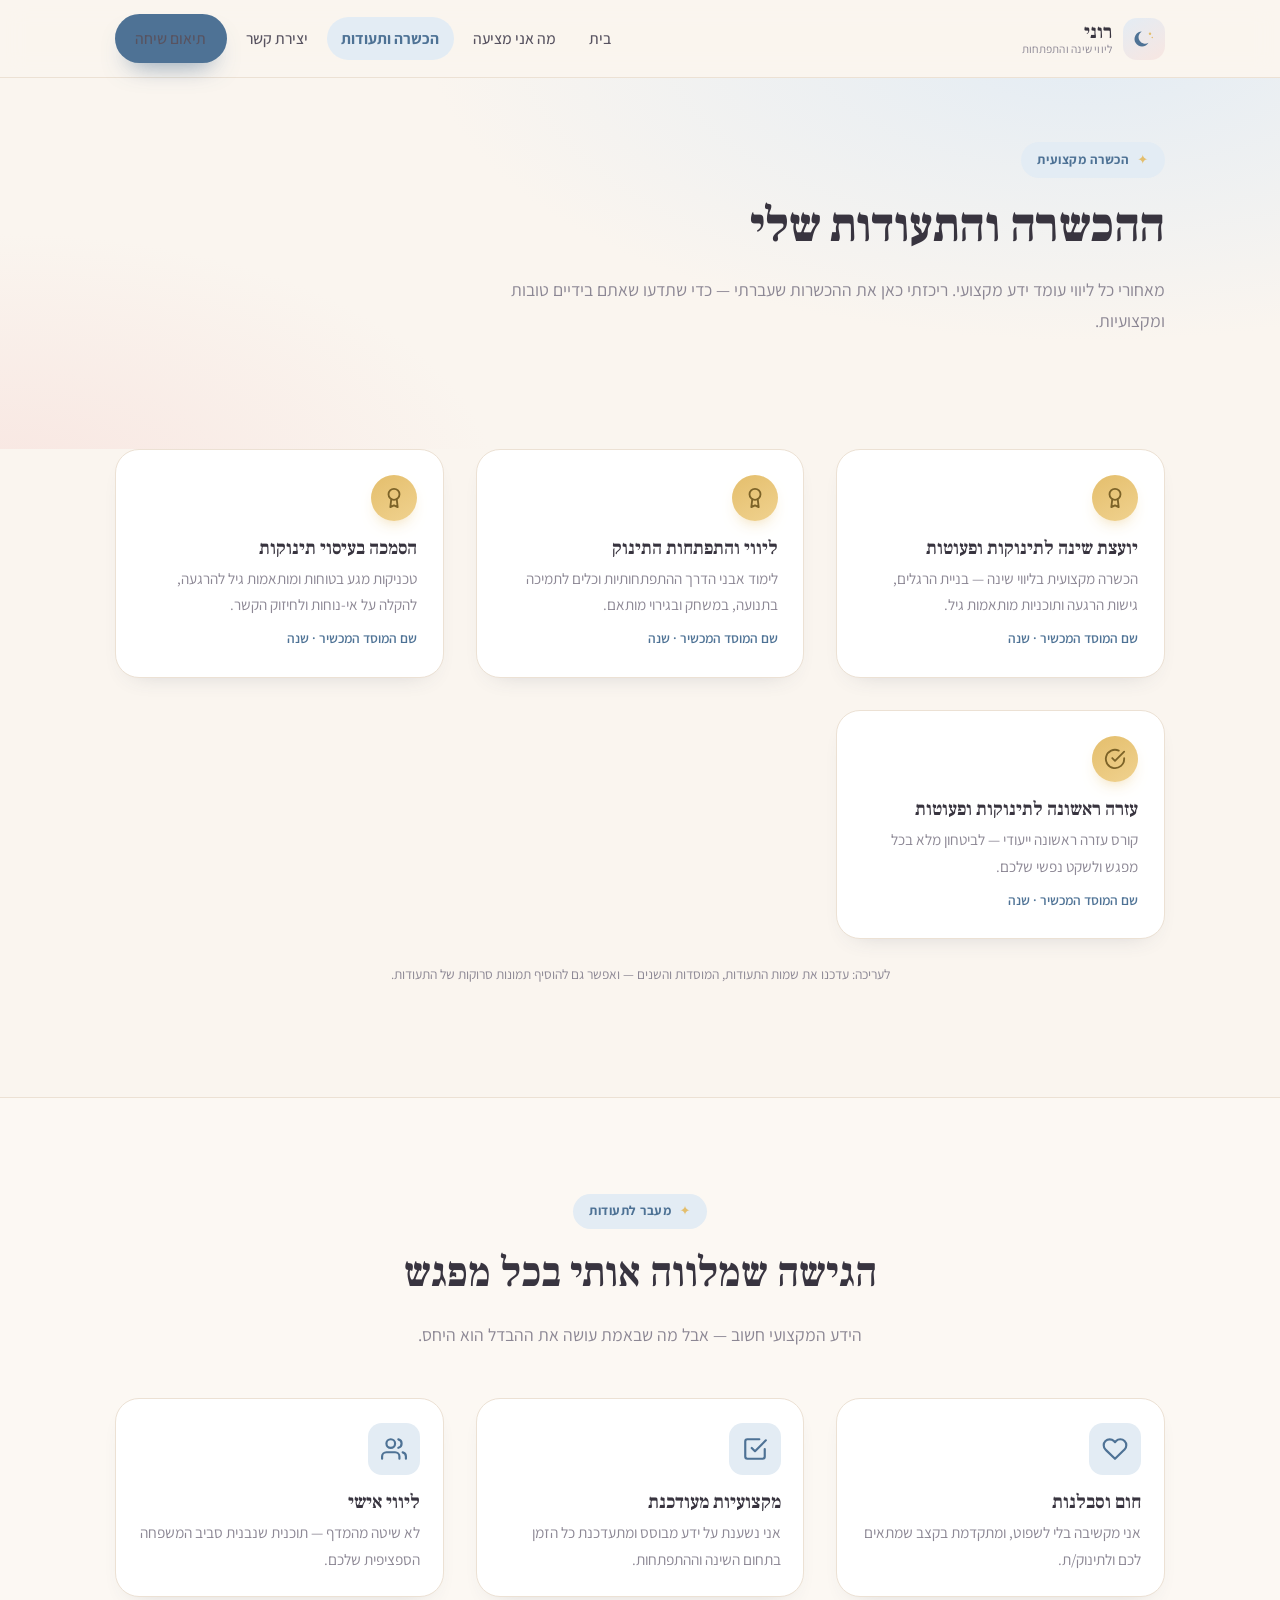
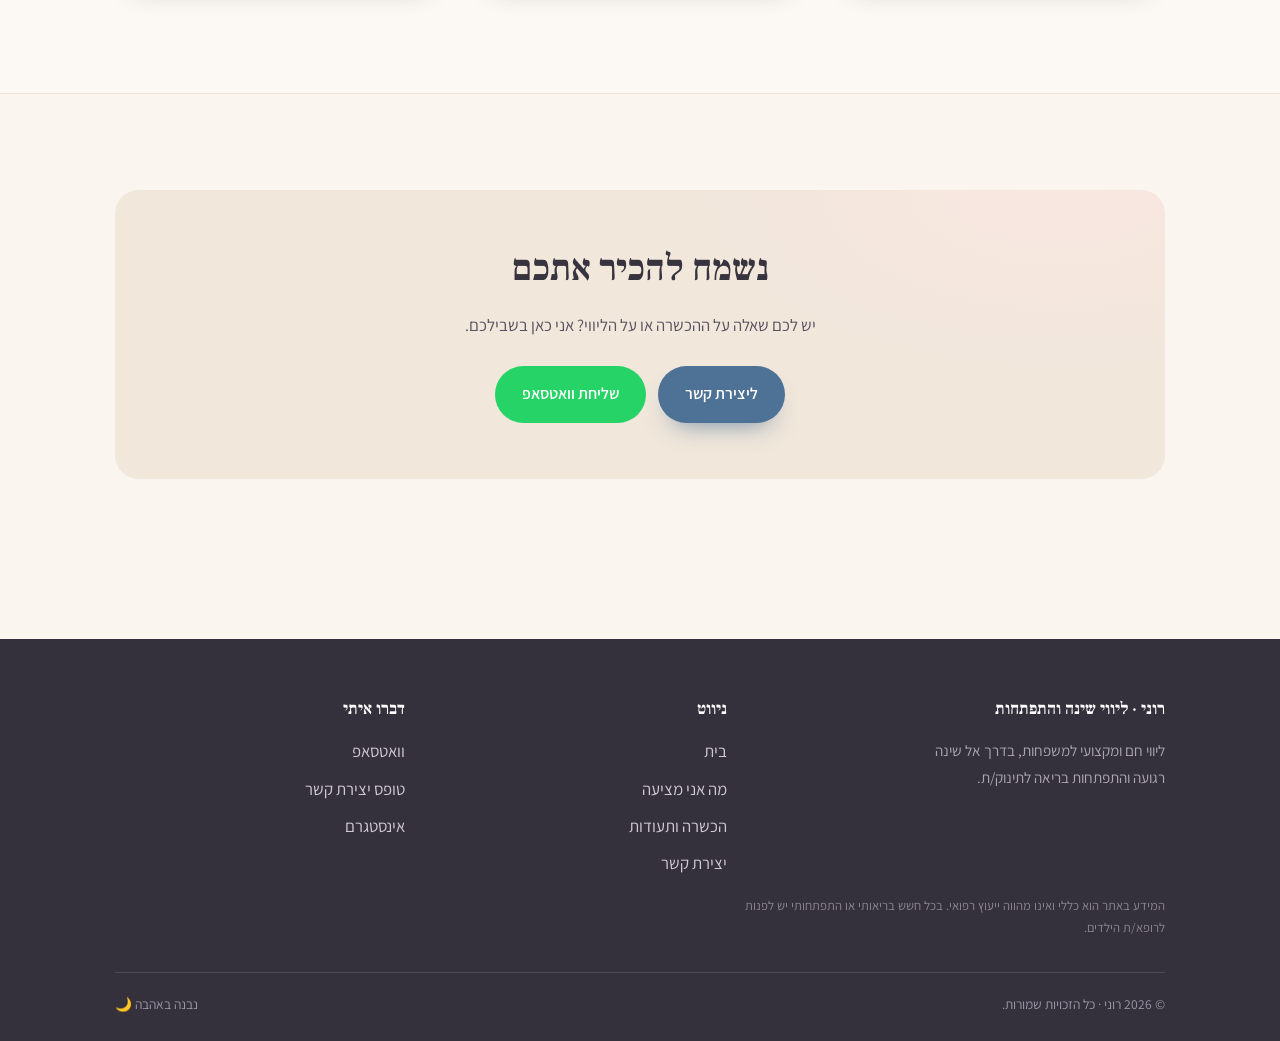
==== certificates.html @ d5b9ee2c "Initial site: Roni - baby sleep & development guidance" ====
<!DOCTYPE html>
<html lang="he" dir="rtl">
<head>
  <meta charset="UTF-8" />
  <meta name="viewport" content="width=device-width, initial-scale=1.0" />
  <title>הכשרה ותעודות · רוני — ליווי שינה והתפתחות</title>
  <meta name="description" content="ההכשרה המקצועית והתעודות של רוני — יועצת שינה, ליווי התפתחותי ועיסוי תינוקות." />
  <link rel="icon" href="data:image/svg+xml,%3Csvg xmlns='http://www.w3.org/2000/svg' viewBox='0 0 32 32'%3E%3Cpath d='M22 21a10 10 0 1 1-9-15 8 8 0 0 0 9 15z' fill='%236E93B8'/%3E%3Ccircle cx='24' cy='9' r='1.6' fill='%23E4BE6C'/%3E%3Ccircle cx='27' cy='14' r='1' fill='%23E4BE6C'/%3E%3C/svg%3E" />
  <link rel="preconnect" href="https://fonts.googleapis.com" />
  <link rel="preconnect" href="https://fonts.gstatic.com" crossorigin />
  <link href="https://fonts.googleapis.com/css2?family=Assistant:wght@300;400;500;600;700&family=Frank+Ruhl+Libre:wght@500;700;900&display=swap" rel="stylesheet" />
  <link rel="stylesheet" href="assets/style.css" />
</head>
<body>

  <header class="site-header">
    <div class="container nav">
      <a class="brand" href="index.html" aria-label="רוני · עמוד הבית">
        <span class="logo" aria-hidden="true">
          <svg width="24" height="24" viewBox="0 0 32 32"><path d="M22 21a10 10 0 1 1-9-15 8 8 0 0 0 9 15z" fill="#4E7295"/><circle cx="24" cy="9" r="1.6" fill="#E4BE6C"/><circle cx="27" cy="14" r="1" fill="#E4BE6C"/></svg>
        </span>
        <span class="brand-text">
          <span class="brand-name">רוני</span>
          <span class="brand-sub">ליווי שינה והתפתחות</span>
        </span>
      </a>
      <button class="nav-toggle" aria-label="פתיחת תפריט" aria-expanded="false" aria-controls="menu"><span></span></button>
      <ul class="nav-links" id="menu">
        <li><a href="index.html">בית</a></li>
        <li><a href="services.html">מה אני מציעה</a></li>
        <li><a href="certificates.html" aria-current="page">הכשרה ותעודות</a></li>
        <li><a href="contact.html">יצירת קשר</a></li>
        <li class="nav-cta"><a class="btn btn-primary" href="contact.html">תיאום שיחה</a></li>
      </ul>
    </div>
  </header>

  <main>
    <section class="hero" style="padding-block: clamp(2.5rem,6vw,4rem);">
      <div class="container">
        <div class="section-head" style="max-width:720px;">
          <span class="eyebrow">הכשרה מקצועית</span>
          <h1 style="font-size:clamp(1.9rem,5vw,3rem);">ההכשרה והתעודות שלי</h1>
          <p>מאחורי כל ליווי עומד ידע מקצועי. ריכזתי כאן את ההכשרות שעברתי —
             כדי שתדעו שאתם בידיים טובות ומקצועיות.</p>
        </div>
      </div>
    </section>

    <section style="padding-top:0;">
      <div class="container">
        <div class="cert-grid">

          <article class="cert-card reveal">
            <span class="ribbon" aria-hidden="true">
              <svg width="22" height="22" viewBox="0 0 24 24" fill="none" stroke="#7c6328" stroke-width="2" stroke-linecap="round" stroke-linejoin="round"><circle cx="12" cy="8" r="6"/><path d="M9 13.5 8 22l4-2 4 2-1-8.5"/></svg>
            </span>
            <h3>יועצת שינה לתינוקות ופעוטות</h3>
            <p>הכשרה מקצועית בליווי שינה — בניית הרגלים, גישות הרגעה ותוכניות מותאמות גיל.</p>
            <span class="issuer">שם המוסד המכשיר · שנה</span>
          </article>

          <article class="cert-card reveal">
            <span class="ribbon" aria-hidden="true">
              <svg width="22" height="22" viewBox="0 0 24 24" fill="none" stroke="#7c6328" stroke-width="2" stroke-linecap="round" stroke-linejoin="round"><circle cx="12" cy="8" r="6"/><path d="M9 13.5 8 22l4-2 4 2-1-8.5"/></svg>
            </span>
            <h3>ליווי והתפתחות התינוק</h3>
            <p>לימוד אבני הדרך ההתפתחותיות וכלים לתמיכה בתנועה, במשחק ובגירוי מותאם.</p>
            <span class="issuer">שם המוסד המכשיר · שנה</span>
          </article>

          <article class="cert-card reveal">
            <span class="ribbon" aria-hidden="true">
              <svg width="22" height="22" viewBox="0 0 24 24" fill="none" stroke="#7c6328" stroke-width="2" stroke-linecap="round" stroke-linejoin="round"><circle cx="12" cy="8" r="6"/><path d="M9 13.5 8 22l4-2 4 2-1-8.5"/></svg>
            </span>
            <h3>הסמכה בעיסוי תינוקות</h3>
            <p>טכניקות מגע בטוחות ומותאמות גיל להרגעה, להקלה על אי-נוחות ולחיזוק הקשר.</p>
            <span class="issuer">שם המוסד המכשיר · שנה</span>
          </article>

          <article class="cert-card reveal">
            <span class="ribbon" aria-hidden="true">
              <svg width="22" height="22" viewBox="0 0 24 24" fill="none" stroke="#7c6328" stroke-width="2" stroke-linecap="round" stroke-linejoin="round"><path d="M22 11.08V12a10 10 0 1 1-5.93-9.14"/><polyline points="22 4 12 14.01 9 11.01"/></svg>
            </span>
            <h3>עזרה ראשונה לתינוקות ופעוטות</h3>
            <p>קורס עזרה ראשונה ייעודי — לביטחון מלא בכל מפגש ולשקט נפשי שלכם.</p>
            <span class="issuer">שם המוסד המכשיר · שנה</span>
          </article>

        </div>

        <p class="form-note" style="margin-top:1.5rem; text-align:center;">
          לעריכה: עדכנו את שמות התעודות, המוסדות והשנים — ואפשר גם להוסיף תמונות סרוקות של התעודות.
        </p>
      </div>
    </section>

    <!-- ערכים / גישה -->
    <section style="background:var(--surface-soft); border-block:1px solid var(--line);">
      <div class="container">
        <div class="section-head center">
          <span class="eyebrow">מעבר לתעודות</span>
          <h2>הגישה שמלווה אותי בכל מפגש</h2>
          <p>הידע המקצועי חשוב — אבל מה שבאמת עושה את ההבדל הוא היחס.</p>
        </div>
        <div class="pillars">
          <article class="pillar reveal">
            <span class="ic" aria-hidden="true">
              <svg width="26" height="26" viewBox="0 0 24 24" fill="none" stroke="#4E7295" stroke-width="2" stroke-linecap="round" stroke-linejoin="round"><path d="M20.8 4.6a5.5 5.5 0 0 0-7.8 0L12 5.7l-1-1a5.5 5.5 0 1 0-7.8 7.8l1 1L12 21l7.8-7.6 1-1a5.5 5.5 0 0 0 0-7.8z"/></svg>
            </span>
            <h3>חום וסבלנות</h3>
            <p>אני מקשיבה בלי לשפוט, ומתקדמת בקצב שמתאים לכם ולתינוק/ת.</p>
          </article>
          <article class="pillar reveal">
            <span class="ic" aria-hidden="true">
              <svg width="26" height="26" viewBox="0 0 24 24" fill="none" stroke="#4E7295" stroke-width="2" stroke-linecap="round" stroke-linejoin="round"><path d="M9 11l3 3L22 4"/><path d="M21 12v7a2 2 0 0 1-2 2H5a2 2 0 0 1-2-2V5a2 2 0 0 1 2-2h11"/></svg>
            </span>
            <h3>מקצועיות מעודכנת</h3>
            <p>אני נשענת על ידע מבוסס ומתעדכנת כל הזמן בתחום השינה וההתפתחות.</p>
          </article>
          <article class="pillar reveal">
            <span class="ic" aria-hidden="true">
              <svg width="26" height="26" viewBox="0 0 24 24" fill="none" stroke="#4E7295" stroke-width="2" stroke-linecap="round" stroke-linejoin="round"><path d="M17 21v-2a4 4 0 0 0-4-4H5a4 4 0 0 0-4 4v2"/><circle cx="9" cy="7" r="4"/><path d="M23 21v-2a4 4 0 0 0-3-3.87"/><path d="M16 3.13a4 4 0 0 1 0 7.75"/></svg>
            </span>
            <h3>ליווי אישי</h3>
            <p>לא שיטה מהמדף — תוכנית שנבנית סביב המשפחה הספציפית שלכם.</p>
          </article>
        </div>
      </div>
    </section>

    <!-- CTA -->
    <section>
      <div class="container">
        <div class="cta-band reveal">
          <h2>נשמח להכיר אתכם</h2>
          <p>יש לכם שאלה על ההכשרה או על הליווי? אני כאן בשבילכם.</p>
          <div class="hero-cta">
            <a class="btn btn-primary" href="contact.html">ליצירת קשר</a>
            <a class="btn btn-whatsapp" data-wa="היי רוני, אשמח לשמוע עוד על הליווי שלך 🙂" href="#" target="_blank" rel="noopener">שליחת וואטסאפ</a>
          </div>
        </div>
      </div>
    </section>
  </main>

  <footer class="site-footer">
    <div class="container">
      <div class="footer-grid">
        <div class="footer-brand">
          <h4>רוני · ליווי שינה והתפתחות</h4>
          <p>ליווי חם ומקצועי למשפחות, בדרך אל שינה רגועה והתפתחות בריאה לתינוק/ת.</p>
        </div>
        <div>
          <h4>ניווט</h4>
          <ul class="footer-links">
            <li><a href="index.html">בית</a></li>
            <li><a href="services.html">מה אני מציעה</a></li>
            <li><a href="certificates.html">הכשרה ותעודות</a></li>
            <li><a href="contact.html">יצירת קשר</a></li>
          </ul>
        </div>
        <div>
          <h4>דברו איתי</h4>
          <ul class="footer-links">
            <li><a data-wa="היי רוני, אשמח לפרטים על הליווי 🙂" href="#" target="_blank" rel="noopener">וואטסאפ</a></li>
            <li><a href="contact.html">טופס יצירת קשר</a></li>
            <li><a href="https://instagram.com/" target="_blank" rel="noopener">אינסטגרם</a></li>
          </ul>
        </div>
      </div>
      <p class="disclaimer">
        המידע באתר הוא כללי ואינו מהווה ייעוץ רפואי. בכל חשש בריאותי או התפתחותי יש לפנות לרופא/ת הילדים.
      </p>
      <div class="footer-bottom">
        <span>© <span id="year">2026</span> רוני · כל הזכויות שמורות.</span>
        <span>נבנה באהבה 🌙</span>
      </div>
    </div>
  </footer>

  <script src="assets/script.js"></script>
</body>
</html>
---- assets/style.css ----
/* ==========================================================================
   רוני · ליווי שינה והתפתחות לתינוקות
   עיצוב: ערכת "לילה רך" — שמנת חמה, תכלת מעומעם וורד ענוג.
   כל הצבעים והמרווחים מוגדרים בבלוק :root אחד כדי שיהיה קל לשנות.
   ========================================================================== */

:root {
  /* רקעים ומשטחים */
  --bg:           #FAF5EF;   /* שמנת חמה */
  --bg-2:         #F1E7DB;   /* שמנת כהה מעט */
  --surface:      #FFFFFF;
  --surface-soft: #FCF8F3;

  /* טקסט */
  --ink:        #38343F;     /* כמעט-שחור רך */
  --ink-soft:   #585360;
  --muted:      #8C8794;
  --line:       #ECE1D4;     /* קווי הפרדה עדינים */

  /* צבעי מותג */
  --primary:      #6E93B8;   /* תכלת מעומעם — רוגע, לילה */
  --primary-deep: #4E7295;
  --primary-soft: #E3ECF4;
  --accent:       #E5A498;   /* ורד-אפרסק — חום, תינוקות */
  --accent-soft:  #F8E6E1;
  --gold:         #E4BE6C;   /* זהב כוכבים */
  --sage:         #A7C3A4;   /* מרווה רכה */

  /* מידות */
  --maxw:    1120px;
  --radius:  24px;
  --radius-sm: 16px;
  --gap:     clamp(1rem, 2.5vw, 2rem);

  /* צללים */
  --shadow:      0 22px 48px -26px rgba(60, 72, 96, .40);
  --shadow-soft: 0 14px 34px -20px rgba(60, 72, 96, .26);
  --shadow-card: 0 10px 26px -18px rgba(60, 72, 96, .30);

  /* טיפוגרפיה */
  --font-head: "Frank Ruhl Libre", "Times New Roman", serif;
  --font-body: "Assistant", "Segoe UI", system-ui, sans-serif;
}

/* ----- בסיס ----- */
*, *::before, *::after { box-sizing: border-box; }

html { scroll-behavior: smooth; }

body {
  margin: 0;
  font-family: var(--font-body);
  font-size: 1.05rem;
  line-height: 1.75;
  color: var(--ink);
  background: var(--bg);
  -webkit-font-smoothing: antialiased;
  text-rendering: optimizeLegibility;
}

img { max-width: 100%; display: block; }

a { color: var(--primary-deep); text-decoration: none; transition: color .2s ease; }
a:hover { color: var(--accent); }

h1, h2, h3 {
  font-family: var(--font-head);
  color: var(--ink);
  line-height: 1.25;
  font-weight: 700;
  margin: 0 0 .5em;
}

p { margin: 0 0 1em; color: var(--ink-soft); }

.container {
  width: 100%;
  max-width: var(--maxw);
  margin-inline: auto;
  padding-inline: clamp(1.1rem, 4vw, 2.2rem);
}

section { padding-block: clamp(3.5rem, 8vw, 6rem); }

/* ----- כותרות מקטעים ----- */
.eyebrow {
  display: inline-flex;
  align-items: center;
  gap: .5rem;
  font-size: .82rem;
  font-weight: 700;
  letter-spacing: .04em;
  color: var(--primary-deep);
  background: var(--primary-soft);
  padding: .4rem 1rem;
  border-radius: 999px;
  margin-bottom: 1.1rem;
}
.eyebrow::before { content: "✦"; color: var(--gold); }

.section-head { max-width: 640px; margin-bottom: clamp(2rem, 4vw, 3rem); }
.section-head.center { margin-inline: auto; text-align: center; }
.section-head h2 { font-size: clamp(1.7rem, 4vw, 2.6rem); }
.section-head p { font-size: 1.1rem; color: var(--muted); }

/* ----- כפתורים ----- */
.btn {
  display: inline-flex;
  align-items: center;
  gap: .55rem;
  font-family: var(--font-body);
  font-size: 1rem;
  font-weight: 600;
  padding: .85rem 1.6rem;
  border-radius: 999px;
  border: 1.5px solid transparent;
  cursor: pointer;
  transition: transform .2s ease, box-shadow .2s ease, background .2s ease, color .2s ease;
}
.btn-primary {
  background: var(--primary-deep);
  color: #fff;
  box-shadow: 0 14px 26px -14px rgba(78, 114, 149, .8);
}
.btn-primary:hover { background: var(--primary); color: #fff; transform: translateY(-2px); }
.btn-ghost {
  background: var(--surface);
  color: var(--ink);
  border-color: var(--line);
}
.btn-ghost:hover { border-color: var(--accent); color: var(--accent); transform: translateY(-2px); }
.btn-whatsapp { background: #25D366; color: #fff; }
.btn-whatsapp:hover { background: #1ebe5a; color: #fff; transform: translateY(-2px); }

/* ==========================================================================
   כותרת עליונה / ניווט
   ========================================================================== */
.site-header {
  position: sticky;
  top: 0;
  z-index: 50;
  background: rgba(250, 245, 239, .85);
  backdrop-filter: saturate(1.4) blur(12px);
  border-bottom: 1px solid var(--line);
}
.nav {
  display: flex;
  align-items: center;
  justify-content: space-between;
  gap: 1rem;
  padding-block: .9rem;
}
.brand { display: flex; align-items: center; gap: .65rem; }
.brand .logo {
  width: 42px; height: 42px;
  display: grid; place-items: center;
  background: linear-gradient(150deg, var(--primary-soft), var(--accent-soft));
  border-radius: 14px;
  flex: none;
}
.brand-text { display: flex; flex-direction: column; line-height: 1.1; }
.brand-name { font-family: var(--font-head); font-weight: 700; font-size: 1.2rem; color: var(--ink); }
.brand-sub  { font-size: .72rem; color: var(--muted); letter-spacing: .02em; }

.nav-links { display: flex; align-items: center; gap: .3rem; list-style: none; margin: 0; padding: 0; }
.nav-links a {
  display: block;
  padding: .5rem .9rem;
  border-radius: 999px;
  color: var(--ink-soft);
  font-weight: 500;
  font-size: .98rem;
}
.nav-links a:hover { background: var(--surface); color: var(--ink); }
.nav-links a[aria-current="page"] { background: var(--primary-soft); color: var(--primary-deep); font-weight: 700; }
.nav .btn { padding: .6rem 1.2rem; }

.nav-toggle {
  display: none;
  width: 44px; height: 44px;
  border: 1px solid var(--line);
  background: var(--surface);
  border-radius: 12px;
  cursor: pointer;
  align-items: center;
  justify-content: center;
}
.nav-toggle span, .nav-toggle span::before, .nav-toggle span::after {
  content: ""; display: block;
  width: 20px; height: 2px;
  background: var(--ink); border-radius: 2px;
  transition: transform .25s ease, opacity .2s ease;
}
.nav-toggle span::before { transform: translateY(-6px); }
.nav-toggle span::after  { transform: translateY(4px); }

/* ==========================================================================
   Hero
   ========================================================================== */
.hero {
  position: relative;
  overflow: hidden;
  background:
    radial-gradient(1100px 500px at 85% -10%, var(--primary-soft), transparent 60%),
    radial-gradient(900px 460px at 0% 110%, var(--accent-soft), transparent 55%),
    var(--bg);
}
.hero-grid {
  display: grid;
  grid-template-columns: 1.05fr .95fr;
  gap: clamp(2rem, 5vw, 4rem);
  align-items: center;
}
.hero h1 {
  font-size: clamp(2.1rem, 5.6vw, 3.6rem);
  font-weight: 900;
  letter-spacing: -.01em;
  margin-bottom: .4em;
}
.hero h1 .hl { color: var(--primary-deep); }
.hero .lead { font-size: clamp(1.05rem, 2vw, 1.25rem); color: var(--ink-soft); max-width: 46ch; }
.hero-cta { display: flex; flex-wrap: wrap; gap: .8rem; margin-top: 1.6rem; }
.hero-trust {
  display: flex; flex-wrap: wrap; gap: 1.4rem;
  margin-top: 2.2rem; padding-top: 1.6rem;
  border-top: 1px dashed var(--line);
}
.hero-trust .stat { display: flex; flex-direction: column; }
.hero-trust .stat b { font-family: var(--font-head); font-size: 1.5rem; color: var(--primary-deep); }
.hero-trust .stat span { font-size: .85rem; color: var(--muted); }

.hero-art { position: relative; }
.hero-art svg { width: 100%; height: auto; filter: drop-shadow(var(--shadow)); }

/* כוכבים מרחפים */
.twinkle { animation: twinkle 3.4s ease-in-out infinite; transform-origin: center; }
.twinkle.d1 { animation-delay: .6s; }
.twinkle.d2 { animation-delay: 1.2s; }
.twinkle.d3 { animation-delay: 1.9s; }
@keyframes twinkle { 0%,100% { opacity:.35; } 50% { opacity:1; } }
.float { animation: float 6s ease-in-out infinite; }
@keyframes float { 0%,100% { transform: translateY(0); } 50% { transform: translateY(-10px); } }

/* ==========================================================================
   רצועת אמון (אייקונים קטנים)
   ========================================================================== */
.pillars {
  display: grid;
  grid-template-columns: repeat(3, 1fr);
  gap: var(--gap);
}
.pillar {
  background: var(--surface);
  border: 1px solid var(--line);
  border-radius: var(--radius);
  padding: 1.5rem 1.4rem;
  box-shadow: var(--shadow-card);
}
.pillar .ic {
  width: 52px; height: 52px; border-radius: 14px;
  display: grid; place-items: center; margin-bottom: .9rem;
  background: var(--primary-soft);
}
.pillar h3 { font-size: 1.2rem; margin-bottom: .3rem; }
.pillar p { font-size: .96rem; margin: 0; color: var(--muted); }

/* ==========================================================================
   קטע "אודות" עם תמונה
   ========================================================================== */
.about-grid {
  display: grid;
  grid-template-columns: .85fr 1.15fr;
  gap: clamp(2rem, 5vw, 3.5rem);
  align-items: center;
}
.about-photo {
  position: relative;
  border-radius: var(--radius);
  overflow: hidden;
  box-shadow: var(--shadow);
  background: linear-gradient(160deg, var(--primary-soft), var(--accent-soft));
  aspect-ratio: 4 / 5;
}
.about-photo .placeholder {
  position: absolute; inset: 0;
  display: grid; place-items: center; text-align: center;
  color: var(--primary-deep);
  padding: 1.5rem;
}
.about-photo .placeholder span { display: block; font-size: .9rem; color: var(--muted); margin-top: .4rem; }
.about-photo img { width: 100%; height: 100%; object-fit: cover; }

.about-text h2 { font-size: clamp(1.7rem, 4vw, 2.5rem); }
.signature {
  font-family: var(--font-head);
  font-size: 1.4rem;
  color: var(--primary-deep);
  margin-top: .6rem;
}

/* ==========================================================================
   כרטיסי שירות
   ========================================================================== */
.service-grid {
  display: grid;
  grid-template-columns: repeat(auto-fit, minmax(260px, 1fr));
  gap: var(--gap);
}
.service-card {
  background: var(--surface);
  border: 1px solid var(--line);
  border-radius: var(--radius);
  padding: 1.8rem;
  box-shadow: var(--shadow-card);
  transition: transform .25s ease, box-shadow .25s ease;
  display: flex; flex-direction: column;
}
.service-card:hover { transform: translateY(-6px); box-shadow: var(--shadow); }
.service-card .ic {
  width: 58px; height: 58px; border-radius: 16px;
  display: grid; place-items: center; margin-bottom: 1.1rem;
}
.service-card.c1 .ic { background: var(--primary-soft); }
.service-card.c2 .ic { background: var(--accent-soft); }
.service-card.c3 .ic { background: #EAF1E9; }
.service-card h3 { font-size: 1.35rem; }
.service-card p { font-size: .98rem; color: var(--ink-soft); }
.service-card .tag {
  margin-top: auto;
  font-size: .85rem; font-weight: 600; color: var(--primary-deep);
  display: inline-flex; align-items: center; gap: .35rem;
}
.service-card .tag::after { content: "←"; transition: transform .2s ease; }
.service-card:hover .tag::after { transform: translateX(-4px); }

/* ----- מקטע שירות מפורט (services.html) ----- */
.service-detail {
  display: grid;
  grid-template-columns: 64px 1fr;
  gap: 1.4rem;
  background: var(--surface);
  border: 1px solid var(--line);
  border-radius: var(--radius);
  padding: clamp(1.5rem, 4vw, 2.4rem);
  box-shadow: var(--shadow-card);
  margin-bottom: var(--gap);
}
.service-detail .ic {
  width: 64px; height: 64px; border-radius: 18px;
  display: grid; place-items: center;
}
.service-detail h3 { font-size: 1.5rem; }
.service-detail ul { margin: .6rem 0 0; padding-inline-start: 1.2rem; }
.service-detail li { margin-bottom: .4rem; color: var(--ink-soft); }
.service-detail li::marker { color: var(--accent); }

/* ==========================================================================
   תעודות
   ========================================================================== */
.cert-grid {
  display: grid;
  grid-template-columns: repeat(auto-fit, minmax(250px, 1fr));
  gap: var(--gap);
}
.cert-card {
  background: var(--surface);
  border: 1px solid var(--line);
  border-radius: var(--radius);
  padding: 1.6rem;
  box-shadow: var(--shadow-card);
  position: relative;
}
.cert-card .ribbon {
  width: 46px; height: 46px; border-radius: 50%;
  background: linear-gradient(150deg, var(--gold), #f0d28f);
  display: grid; place-items: center; margin-bottom: 1rem;
  box-shadow: 0 8px 18px -10px rgba(228, 190, 108, .9);
}
.cert-card h3 { font-size: 1.18rem; margin-bottom: .25rem; }
.cert-card p { font-size: .95rem; color: var(--muted); margin: 0; }
.cert-card .issuer { display: block; margin-top: .6rem; font-size: .85rem; color: var(--primary-deep); font-weight: 600; }

/* ==========================================================================
   ציטוט / הבטחה
   ========================================================================== */
.quote {
  background: linear-gradient(160deg, var(--primary-deep), #3d5d7d);
  color: #fff;
  border-radius: var(--radius);
  padding: clamp(2.2rem, 6vw, 4rem);
  text-align: center;
  position: relative;
  overflow: hidden;
}
.quote::before {
  content: "”";
  position: absolute; top: -.2em; inset-inline-start: .2em;
  font-family: var(--font-head); font-size: 9rem; color: rgba(255,255,255,.12);
}
.quote p { color: #fff; font-family: var(--font-head); font-size: clamp(1.3rem, 3vw, 1.9rem); line-height: 1.5; max-width: 24ch; margin-inline: auto; }
.quote .by { font-size: .95rem; color: rgba(255,255,255,.75); font-family: var(--font-body); }

/* ==========================================================================
   טופס / יצירת קשר
   ========================================================================== */
.contact-grid {
  display: grid;
  grid-template-columns: 1fr 1.1fr;
  gap: clamp(2rem, 5vw, 3.5rem);
  align-items: start;
}
.contact-card {
  background: var(--surface);
  border: 1px solid var(--line);
  border-radius: var(--radius);
  padding: clamp(1.6rem, 4vw, 2.4rem);
  box-shadow: var(--shadow-card);
}
.contact-list { list-style: none; margin: 0; padding: 0; display: grid; gap: 1rem; }
.contact-list li { display: flex; align-items: center; gap: .9rem; }
.contact-list .ic {
  width: 46px; height: 46px; border-radius: 12px; flex: none;
  display: grid; place-items: center; background: var(--primary-soft);
}
.contact-list b { display: block; font-size: .8rem; color: var(--muted); font-weight: 600; }
.contact-list a, .contact-list span { font-size: 1.05rem; color: var(--ink); font-weight: 600; }

.field { margin-bottom: 1.1rem; }
.field label { display: block; font-size: .9rem; font-weight: 600; margin-bottom: .35rem; color: var(--ink); }
.field input, .field textarea {
  width: 100%;
  font-family: var(--font-body);
  font-size: 1rem;
  color: var(--ink);
  padding: .8rem 1rem;
  border: 1.5px solid var(--line);
  border-radius: var(--radius-sm);
  background: var(--surface-soft);
  transition: border-color .2s ease, box-shadow .2s ease;
}
.field input:focus, .field textarea:focus {
  outline: none;
  border-color: var(--primary);
  box-shadow: 0 0 0 4px var(--primary-soft);
}
.field textarea { resize: vertical; min-height: 120px; }
.form-note { font-size: .85rem; color: var(--muted); margin-top: .8rem; }

/* ==========================================================================
   רצועת CTA תחתונה
   ========================================================================== */
.cta-band {
  background:
    radial-gradient(600px 300px at 90% 0%, var(--accent-soft), transparent 60%),
    var(--bg-2);
  border-radius: var(--radius);
  padding: clamp(2rem, 6vw, 3.5rem);
  text-align: center;
}
.cta-band h2 { font-size: clamp(1.6rem, 4vw, 2.3rem); }
.cta-band p { max-width: 48ch; margin-inline: auto; color: var(--ink-soft); }
.cta-band .hero-cta { justify-content: center; }

/* ==========================================================================
   פוטר
   ========================================================================== */
.site-footer {
  background: #34313C;
  color: #d9d5df;
  padding-block: clamp(2.5rem, 6vw, 3.5rem) 1.5rem;
  margin-top: clamp(2rem, 6vw, 4rem);
}
.footer-grid {
  display: grid;
  grid-template-columns: 1.4fr 1fr 1fr;
  gap: 2rem;
}
.site-footer h4 { color: #fff; font-family: var(--font-head); margin: 0 0 .8rem; font-size: 1.05rem; }
.site-footer a { color: #cfc9d6; }
.site-footer a:hover { color: var(--accent); }
.footer-links { list-style: none; margin: 0; padding: 0; display: grid; gap: .5rem; }
.footer-brand p { color: #aaa4b3; font-size: .95rem; max-width: 34ch; }
.footer-bottom {
  margin-top: 2rem; padding-top: 1.3rem;
  border-top: 1px solid rgba(255,255,255,.12);
  display: flex; flex-wrap: wrap; gap: .6rem; justify-content: space-between;
  font-size: .85rem; color: #9b95a6;
}
.disclaimer { font-size: .8rem; color: #8a8494; max-width: 70ch; margin-top: 1rem; }

/* ==========================================================================
   אנימציית חשיפה בגלילה
   ========================================================================== */
.reveal { opacity: 0; transform: translateY(22px); transition: opacity .7s ease, transform .7s ease; }
.reveal.in { opacity: 1; transform: none; }

@media (prefers-reduced-motion: reduce) {
  * { animation: none !important; scroll-behavior: auto !important; }
  .reveal { opacity: 1; transform: none; transition: none; }
}

/* ==========================================================================
   רספונסיב
   ========================================================================== */
@media (max-width: 860px) {
  .hero-grid { grid-template-columns: 1fr; }
  .hero-art { order: -1; max-width: 420px; margin-inline: auto; }
  .about-grid { grid-template-columns: 1fr; }
  .about-photo { max-width: 420px; margin-inline: auto; width: 100%; }
  .contact-grid { grid-template-columns: 1fr; }
  .pillars { grid-template-columns: 1fr; }
  .footer-grid { grid-template-columns: 1fr; gap: 1.6rem; }

  .nav-toggle { display: flex; }
  .nav-links {
    position: absolute;
    top: 100%; inset-inline: 0;
    flex-direction: column;
    align-items: stretch;
    gap: .2rem;
    background: var(--surface);
    border-bottom: 1px solid var(--line);
    box-shadow: var(--shadow-soft);
    padding: .8rem clamp(1.1rem, 4vw, 2.2rem) 1.2rem;
    max-height: 0; overflow: hidden;
    transition: max-height .3s ease, padding .3s ease;
  }
  .nav-links.open { max-height: 420px; }
  .nav-links a { padding: .8rem 1rem; }
  .nav .nav-cta { display: none; }
}

@media (max-width: 520px) {
  .service-detail { grid-template-columns: 1fr; }
  .hero-trust { gap: 1rem; }
}
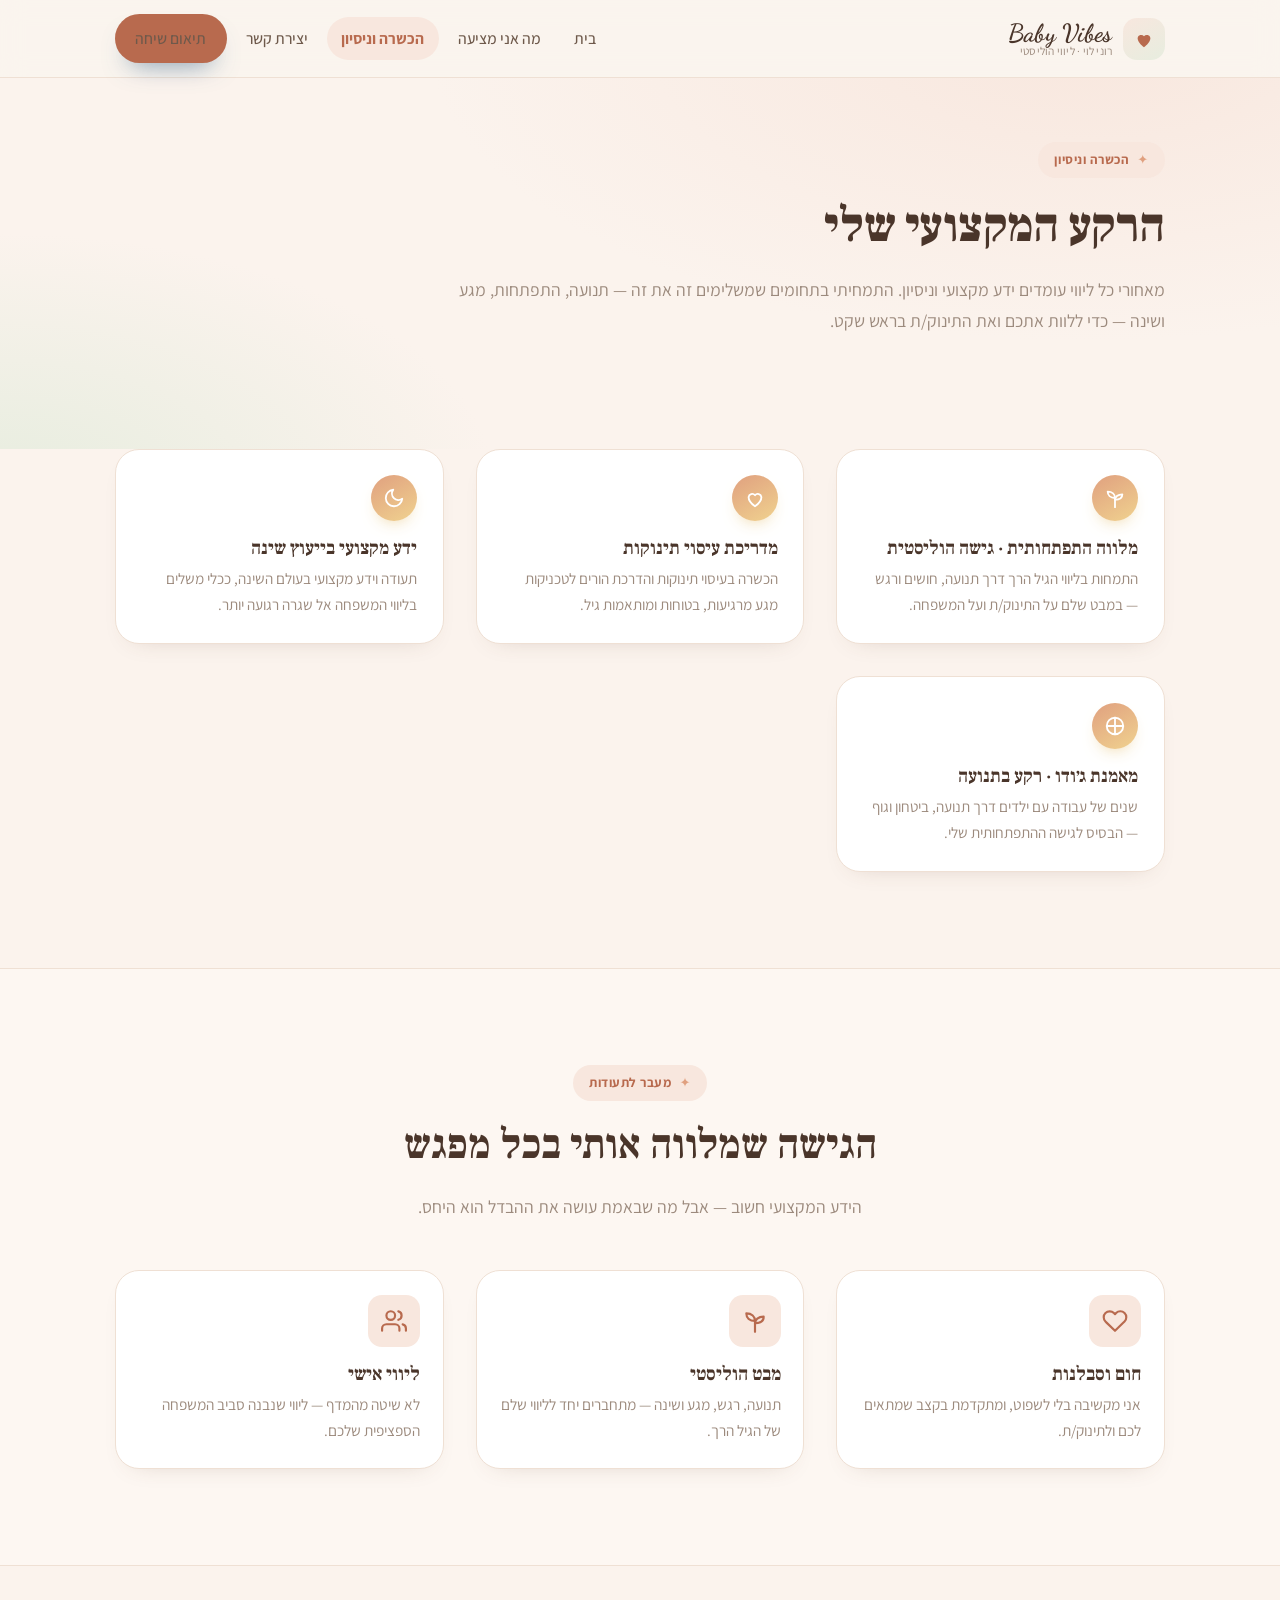
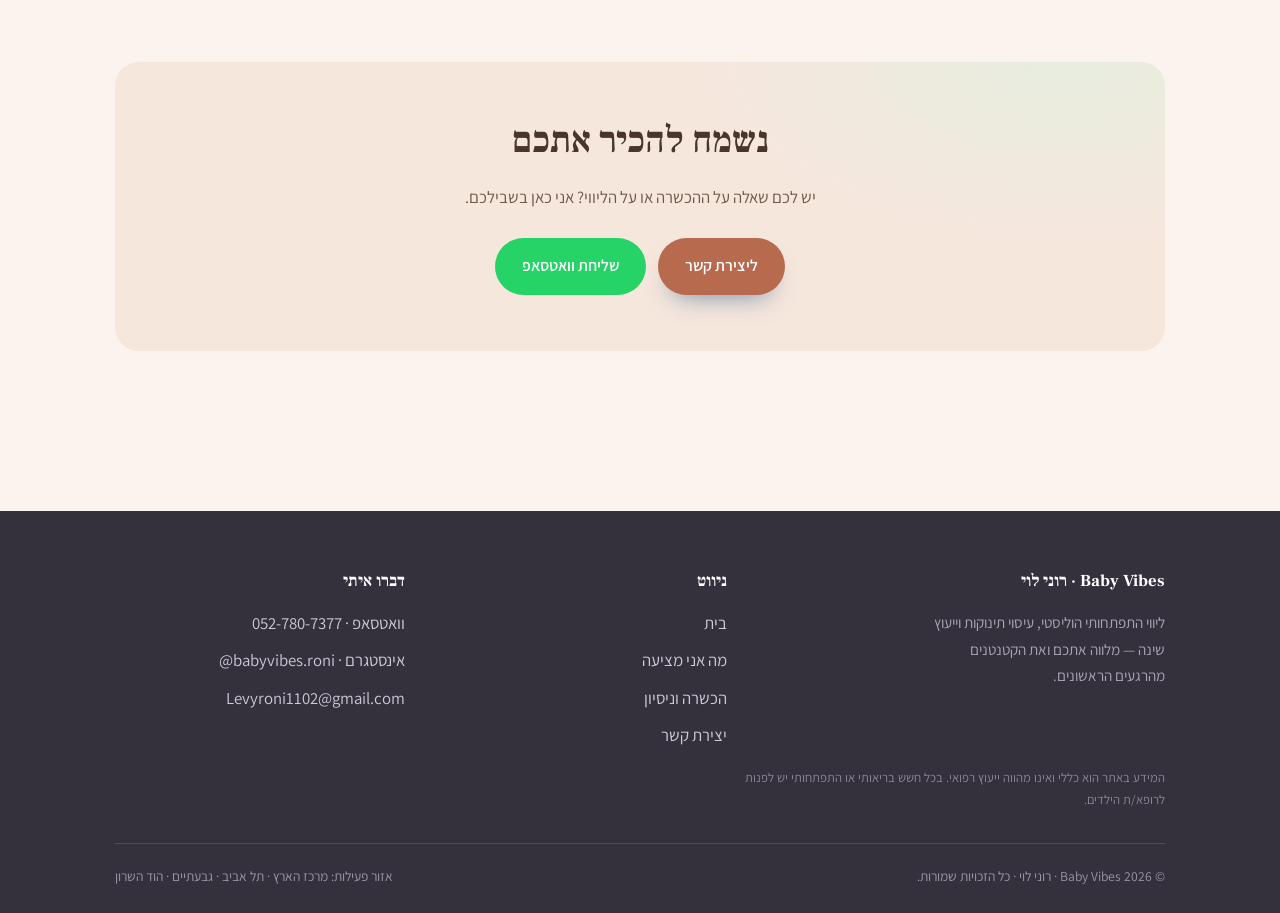
==== commit f9d5e753: "Rebrand to Baby Vibes (Roni Levy): real content, contact details, logo-matched palette, judo backgro" ====
--- a/certificates.html
+++ b/certificates.html
@@ -3,32 +3,32 @@
 <head>
   <meta charset="UTF-8" />
   <meta name="viewport" content="width=device-width, initial-scale=1.0" />
-  <title>הכשרה ותעודות · רוני — ליווי שינה והתפתחות</title>
-  <meta name="description" content="ההכשרה המקצועית והתעודות של רוני — יועצת שינה, ליווי התפתחותי ועיסוי תינוקות." />
-  <link rel="icon" href="data:image/svg+xml,%3Csvg xmlns='http://www.w3.org/2000/svg' viewBox='0 0 32 32'%3E%3Cpath d='M22 21a10 10 0 1 1-9-15 8 8 0 0 0 9 15z' fill='%236E93B8'/%3E%3Ccircle cx='24' cy='9' r='1.6' fill='%23E4BE6C'/%3E%3Ccircle cx='27' cy='14' r='1' fill='%23E4BE6C'/%3E%3C/svg%3E" />
+  <title>הכשרה וניסיון · Baby Vibes — רוני לוי</title>
+  <meta name="description" content="ההכשרה והניסיון של רוני לוי — ליווי התפתחותי הוליסטי, עיסוי תינוקות, ידע מקצועי בייעוץ שינה ורקע כמאמנת ג׳ודו." />
+  <link rel="icon" href="data:image/svg+xml,%3Csvg xmlns='http://www.w3.org/2000/svg' viewBox='0 0 24 24'%3E%3Cpath d='M12 21s-7-4.5-7-10a4 4 0 0 1 7-2 4 4 0 0 1 7 2c0 5.5-7 10-7 10z' fill='%23DD9A82'/%3E%3C/svg%3E" />
   <link rel="preconnect" href="https://fonts.googleapis.com" />
   <link rel="preconnect" href="https://fonts.gstatic.com" crossorigin />
-  <link href="https://fonts.googleapis.com/css2?family=Assistant:wght@300;400;500;600;700&family=Frank+Ruhl+Libre:wght@500;700;900&display=swap" rel="stylesheet" />
+  <link href="https://fonts.googleapis.com/css2?family=Assistant:wght@300;400;500;600;700&family=Dancing+Script:wght@600;700&family=Frank+Ruhl+Libre:wght@500;700;900&display=swap" rel="stylesheet" />
   <link rel="stylesheet" href="assets/style.css" />
 </head>
 <body>
 
   <header class="site-header">
     <div class="container nav">
-      <a class="brand" href="index.html" aria-label="רוני · עמוד הבית">
+      <a class="brand" href="index.html" aria-label="Baby Vibes · רוני לוי — עמוד הבית">
         <span class="logo" aria-hidden="true">
-          <svg width="24" height="24" viewBox="0 0 32 32"><path d="M22 21a10 10 0 1 1-9-15 8 8 0 0 0 9 15z" fill="#4E7295"/><circle cx="24" cy="9" r="1.6" fill="#E4BE6C"/><circle cx="27" cy="14" r="1" fill="#E4BE6C"/></svg>
+          <svg width="22" height="22" viewBox="0 0 24 24" fill="#B86A4E"><path d="M12 21s-7-4.5-7-10a4 4 0 0 1 7-2 4 4 0 0 1 7 2c0 5.5-7 10-7 10z"/></svg>
         </span>
         <span class="brand-text">
-          <span class="brand-name">רוני</span>
-          <span class="brand-sub">ליווי שינה והתפתחות</span>
+          <span class="brand-name">Baby Vibes</span>
+          <span class="brand-sub">רוני לוי · ליווי הוליסטי</span>
         </span>
       </a>
       <button class="nav-toggle" aria-label="פתיחת תפריט" aria-expanded="false" aria-controls="menu"><span></span></button>
       <ul class="nav-links" id="menu">
         <li><a href="index.html">בית</a></li>
         <li><a href="services.html">מה אני מציעה</a></li>
-        <li><a href="certificates.html" aria-current="page">הכשרה ותעודות</a></li>
+        <li><a href="certificates.html" aria-current="page">הכשרה וניסיון</a></li>
         <li><a href="contact.html">יצירת קשר</a></li>
         <li class="nav-cta"><a class="btn btn-primary" href="contact.html">תיאום שיחה</a></li>
       </ul>
@@ -39,10 +39,10 @@
     <section class="hero" style="padding-block: clamp(2.5rem,6vw,4rem);">
       <div class="container">
         <div class="section-head" style="max-width:720px;">
-          <span class="eyebrow">הכשרה מקצועית</span>
-          <h1 style="font-size:clamp(1.9rem,5vw,3rem);">ההכשרה והתעודות שלי</h1>
-          <p>מאחורי כל ליווי עומד ידע מקצועי. ריכזתי כאן את ההכשרות שעברתי —
-             כדי שתדעו שאתם בידיים טובות ומקצועיות.</p>
+          <span class="eyebrow">הכשרה וניסיון</span>
+          <h1 style="font-size:clamp(1.9rem,5vw,3rem);">הרקע המקצועי שלי</h1>
+          <p>מאחורי כל ליווי עומדים ידע מקצועי וניסיון. התמחיתי בתחומים שמשלימים זה את זה —
+             תנועה, התפתחות, מגע ושינה — כדי ללוות אתכם ואת התינוק/ת בראש שקט.</p>
         </div>
       </div>
     </section>
@@ -53,45 +53,37 @@
 
           <article class="cert-card reveal">
             <span class="ribbon" aria-hidden="true">
-              <svg width="22" height="22" viewBox="0 0 24 24" fill="none" stroke="#7c6328" stroke-width="2" stroke-linecap="round" stroke-linejoin="round"><circle cx="12" cy="8" r="6"/><path d="M9 13.5 8 22l4-2 4 2-1-8.5"/></svg>
+              <svg width="22" height="22" viewBox="0 0 24 24" fill="none" stroke="#fff" stroke-width="2" stroke-linecap="round" stroke-linejoin="round"><path d="M12 22V12"/><path d="M12 12C12 8 9 5 4 5c0 4 3 7 8 7z"/><path d="M12 14c0-3 3-6 8-6 0 4-3 6-8 6z"/></svg>
             </span>
-            <h3>יועצת שינה לתינוקות ופעוטות</h3>
-            <p>הכשרה מקצועית בליווי שינה — בניית הרגלים, גישות הרגעה ותוכניות מותאמות גיל.</p>
-            <span class="issuer">שם המוסד המכשיר · שנה</span>
+            <h3>מלווה התפתחותית · גישה הוליסטית</h3>
+            <p>התמחות בליווי הגיל הרך דרך תנועה, חושים ורגש — במבט שלם על התינוק/ת ועל המשפחה.</p>
           </article>
 
           <article class="cert-card reveal">
             <span class="ribbon" aria-hidden="true">
-              <svg width="22" height="22" viewBox="0 0 24 24" fill="none" stroke="#7c6328" stroke-width="2" stroke-linecap="round" stroke-linejoin="round"><circle cx="12" cy="8" r="6"/><path d="M9 13.5 8 22l4-2 4 2-1-8.5"/></svg>
+              <svg width="22" height="22" viewBox="0 0 24 24" fill="none" stroke="#fff" stroke-width="2" stroke-linecap="round" stroke-linejoin="round"><path d="M12 21s-7-4.5-7-10a4 4 0 0 1 7-2 4 4 0 0 1 7 2c0 5.5-7 10-7 10z"/></svg>
             </span>
-            <h3>ליווי והתפתחות התינוק</h3>
-            <p>לימוד אבני הדרך ההתפתחותיות וכלים לתמיכה בתנועה, במשחק ובגירוי מותאם.</p>
-            <span class="issuer">שם המוסד המכשיר · שנה</span>
+            <h3>מדריכת עיסוי תינוקות</h3>
+            <p>הכשרה בעיסוי תינוקות והדרכת הורים לטכניקות מגע מרגיעות, בטוחות ומותאמות גיל.</p>
           </article>
 
           <article class="cert-card reveal">
             <span class="ribbon" aria-hidden="true">
-              <svg width="22" height="22" viewBox="0 0 24 24" fill="none" stroke="#7c6328" stroke-width="2" stroke-linecap="round" stroke-linejoin="round"><circle cx="12" cy="8" r="6"/><path d="M9 13.5 8 22l4-2 4 2-1-8.5"/></svg>
+              <svg width="22" height="22" viewBox="0 0 24 24" fill="none" stroke="#fff" stroke-width="2" stroke-linecap="round" stroke-linejoin="round"><path d="M21 12.8A9 9 0 1 1 11.2 3 7 7 0 0 0 21 12.8z"/></svg>
             </span>
-            <h3>הסמכה בעיסוי תינוקות</h3>
-            <p>טכניקות מגע בטוחות ומותאמות גיל להרגעה, להקלה על אי-נוחות ולחיזוק הקשר.</p>
-            <span class="issuer">שם המוסד המכשיר · שנה</span>
+            <h3>ידע מקצועי בייעוץ שינה</h3>
+            <p>תעודה וידע מקצועי בעולם השינה, ככלי משלים בליווי המשפחה אל שגרה רגועה יותר.</p>
           </article>
 
           <article class="cert-card reveal">
             <span class="ribbon" aria-hidden="true">
-              <svg width="22" height="22" viewBox="0 0 24 24" fill="none" stroke="#7c6328" stroke-width="2" stroke-linecap="round" stroke-linejoin="round"><path d="M22 11.08V12a10 10 0 1 1-5.93-9.14"/><polyline points="22 4 12 14.01 9 11.01"/></svg>
+              <svg width="22" height="22" viewBox="0 0 24 24" fill="none" stroke="#fff" stroke-width="2" stroke-linecap="round" stroke-linejoin="round"><circle cx="12" cy="12" r="9"/><path d="M12 3v18M3 12h18"/></svg>
             </span>
-            <h3>עזרה ראשונה לתינוקות ופעוטות</h3>
-            <p>קורס עזרה ראשונה ייעודי — לביטחון מלא בכל מפגש ולשקט נפשי שלכם.</p>
-            <span class="issuer">שם המוסד המכשיר · שנה</span>
+            <h3>מאמנת ג׳ודו · רקע בתנועה</h3>
+            <p>שנים של עבודה עם ילדים דרך תנועה, ביטחון וגוף — הבסיס לגישה ההתפתחותית שלי.</p>
           </article>
 
         </div>
-
-        <p class="form-note" style="margin-top:1.5rem; text-align:center;">
-          לעריכה: עדכנו את שמות התעודות, המוסדות והשנים — ואפשר גם להוסיף תמונות סרוקות של התעודות.
-        </p>
       </div>
     </section>
 
@@ -106,24 +98,24 @@
         <div class="pillars">
           <article class="pillar reveal">
             <span class="ic" aria-hidden="true">
-              <svg width="26" height="26" viewBox="0 0 24 24" fill="none" stroke="#4E7295" stroke-width="2" stroke-linecap="round" stroke-linejoin="round"><path d="M20.8 4.6a5.5 5.5 0 0 0-7.8 0L12 5.7l-1-1a5.5 5.5 0 1 0-7.8 7.8l1 1L12 21l7.8-7.6 1-1a5.5 5.5 0 0 0 0-7.8z"/></svg>
+              <svg width="26" height="26" viewBox="0 0 24 24" fill="none" stroke="#B86A4E" stroke-width="2" stroke-linecap="round" stroke-linejoin="round"><path d="M20.8 4.6a5.5 5.5 0 0 0-7.8 0L12 5.7l-1-1a5.5 5.5 0 1 0-7.8 7.8l1 1L12 21l7.8-7.6 1-1a5.5 5.5 0 0 0 0-7.8z"/></svg>
             </span>
             <h3>חום וסבלנות</h3>
             <p>אני מקשיבה בלי לשפוט, ומתקדמת בקצב שמתאים לכם ולתינוק/ת.</p>
           </article>
           <article class="pillar reveal">
             <span class="ic" aria-hidden="true">
-              <svg width="26" height="26" viewBox="0 0 24 24" fill="none" stroke="#4E7295" stroke-width="2" stroke-linecap="round" stroke-linejoin="round"><path d="M9 11l3 3L22 4"/><path d="M21 12v7a2 2 0 0 1-2 2H5a2 2 0 0 1-2-2V5a2 2 0 0 1 2-2h11"/></svg>
+              <svg width="26" height="26" viewBox="0 0 24 24" fill="none" stroke="#B86A4E" stroke-width="2" stroke-linecap="round" stroke-linejoin="round"><path d="M12 22V12"/><path d="M12 12C12 8 9 5 4 5c0 4 3 7 8 7z"/><path d="M12 14c0-3 3-6 8-6 0 4-3 6-8 6z"/></svg>
             </span>
-            <h3>מקצועיות מעודכנת</h3>
-            <p>אני נשענת על ידע מבוסס ומתעדכנת כל הזמן בתחום השינה וההתפתחות.</p>
+            <h3>מבט הוליסטי</h3>
+            <p>תנועה, רגש, מגע ושינה — מתחברים יחד לליווי שלם של הגיל הרך.</p>
           </article>
           <article class="pillar reveal">
             <span class="ic" aria-hidden="true">
-              <svg width="26" height="26" viewBox="0 0 24 24" fill="none" stroke="#4E7295" stroke-width="2" stroke-linecap="round" stroke-linejoin="round"><path d="M17 21v-2a4 4 0 0 0-4-4H5a4 4 0 0 0-4 4v2"/><circle cx="9" cy="7" r="4"/><path d="M23 21v-2a4 4 0 0 0-3-3.87"/><path d="M16 3.13a4 4 0 0 1 0 7.75"/></svg>
+              <svg width="26" height="26" viewBox="0 0 24 24" fill="none" stroke="#B86A4E" stroke-width="2" stroke-linecap="round" stroke-linejoin="round"><path d="M17 21v-2a4 4 0 0 0-4-4H5a4 4 0 0 0-4 4v2"/><circle cx="9" cy="7" r="4"/><path d="M23 21v-2a4 4 0 0 0-3-3.87"/><path d="M16 3.13a4 4 0 0 1 0 7.75"/></svg>
             </span>
             <h3>ליווי אישי</h3>
-            <p>לא שיטה מהמדף — תוכנית שנבנית סביב המשפחה הספציפית שלכם.</p>
+            <p>לא שיטה מהמדף — ליווי שנבנה סביב המשפחה הספציפית שלכם.</p>
           </article>
         </div>
       </div>
@@ -137,7 +129,7 @@
           <p>יש לכם שאלה על ההכשרה או על הליווי? אני כאן בשבילכם.</p>
           <div class="hero-cta">
             <a class="btn btn-primary" href="contact.html">ליצירת קשר</a>
-            <a class="btn btn-whatsapp" data-wa="היי רוני, אשמח לשמוע עוד על הליווי שלך 🙂" href="#" target="_blank" rel="noopener">שליחת וואטסאפ</a>
+            <a class="btn btn-whatsapp" data-wa="היי רוני, אשמח לשמוע עוד על הליווי של Baby Vibes 🙂" href="#" target="_blank" rel="noopener">שליחת וואטסאפ</a>
           </div>
         </div>
       </div>
@@ -148,24 +140,24 @@
     <div class="container">
       <div class="footer-grid">
         <div class="footer-brand">
-          <h4>רוני · ליווי שינה והתפתחות</h4>
-          <p>ליווי חם ומקצועי למשפחות, בדרך אל שינה רגועה והתפתחות בריאה לתינוק/ת.</p>
+          <h4>Baby Vibes · רוני לוי</h4>
+          <p>ליווי התפתחותי הוליסטי, עיסוי תינוקות וייעוץ שינה — מלווה אתכם ואת הקטנטנים מהרגעים הראשונים.</p>
         </div>
         <div>
           <h4>ניווט</h4>
           <ul class="footer-links">
             <li><a href="index.html">בית</a></li>
             <li><a href="services.html">מה אני מציעה</a></li>
-            <li><a href="certificates.html">הכשרה ותעודות</a></li>
+            <li><a href="certificates.html">הכשרה וניסיון</a></li>
             <li><a href="contact.html">יצירת קשר</a></li>
           </ul>
         </div>
         <div>
           <h4>דברו איתי</h4>
           <ul class="footer-links">
-            <li><a data-wa="היי רוני, אשמח לפרטים על הליווי 🙂" href="#" target="_blank" rel="noopener">וואטסאפ</a></li>
-            <li><a href="contact.html">טופס יצירת קשר</a></li>
-            <li><a href="https://instagram.com/" target="_blank" rel="noopener">אינסטגרם</a></li>
+            <li><a data-wa="היי רוני, אשמח לפרטים על הליווי של Baby Vibes 🙂" href="#" target="_blank" rel="noopener">וואטסאפ · 052-780-7377</a></li>
+            <li><a href="https://www.instagram.com/babyvibes.roni" target="_blank" rel="noopener">אינסטגרם · ‎@babyvibes.roni</a></li>
+            <li><a href="mailto:Levyroni1102@gmail.com">Levyroni1102@gmail.com</a></li>
           </ul>
         </div>
       </div>
@@ -173,8 +165,8 @@
         המידע באתר הוא כללי ואינו מהווה ייעוץ רפואי. בכל חשש בריאותי או התפתחותי יש לפנות לרופא/ת הילדים.
       </p>
       <div class="footer-bottom">
-        <span>© <span id="year">2026</span> רוני · כל הזכויות שמורות.</span>
-        <span>נבנה באהבה 🌙</span>
+        <span>© <span id="year">2026</span> Baby Vibes · רוני לוי · כל הזכויות שמורות.</span>
+        <span>אזור פעילות: מרכז הארץ · תל אביב · גבעתיים · הוד השרון</span>
       </div>
     </div>
   </footer>
--- a/assets/style.css
+++ b/assets/style.css
@@ -5,26 +5,26 @@
    ========================================================================== */
 
 :root {
-  /* רקעים ומשטחים */
-  --bg:           #FAF5EF;   /* שמנת חמה */
-  --bg-2:         #F1E7DB;   /* שמנת כהה מעט */
+  /* רקעים ומשטחים — שמנת-אפרסק רך, כמו רקע הלוגו */
+  --bg:           #FBF3ED;
+  --bg-2:         #F6E7DD;
   --surface:      #FFFFFF;
-  --surface-soft: #FCF8F3;
-
-  /* טקסט */
-  --ink:        #38343F;     /* כמעט-שחור רך */
-  --ink-soft:   #585360;
-  --muted:      #8C8794;
-  --line:       #ECE1D4;     /* קווי הפרדה עדינים */
-
-  /* צבעי מותג */
-  --primary:      #6E93B8;   /* תכלת מעומעם — רוגע, לילה */
-  --primary-deep: #4E7295;
-  --primary-soft: #E3ECF4;
-  --accent:       #E5A498;   /* ורד-אפרסק — חום, תינוקות */
-  --accent-soft:  #F8E6E1;
-  --gold:         #E4BE6C;   /* זהב כוכבים */
-  --sage:         #A7C3A4;   /* מרווה רכה */
+  --surface-soft: #FDF7F2;
+
+  /* טקסט — חום חם, כמו הכיתוב "Baby Vibes" */
+  --ink:        #4A352A;
+  --ink-soft:   #6E594B;
+  --muted:      #9C8A7D;
+  --line:       #EFE0D4;     /* קווי הפרדה עדינים */
+
+  /* צבעי מותג — אפרסק/קורל + ירוק מרווה (מתוך הלוגו) */
+  --primary:      #DD9A82;   /* אפרסק-קורל */
+  --primary-deep: #B86A4E;   /* טרהקוטה — כפתורים וקישורים */
+  --primary-soft: #F8E7DE;
+  --accent:       #8FA77F;   /* ירוק מרווה */
+  --accent-soft:  #E7EDDF;
+  --gold:         #E0A07F;   /* אפרסק חמים */
+  --sage:         #8FA77F;
 
   /* מידות */
   --maxw:    1120px;
@@ -32,14 +32,15 @@
   --radius-sm: 16px;
   --gap:     clamp(1rem, 2.5vw, 2rem);
 
-  /* צללים */
-  --shadow:      0 22px 48px -26px rgba(60, 72, 96, .40);
-  --shadow-soft: 0 14px 34px -20px rgba(60, 72, 96, .26);
-  --shadow-card: 0 10px 26px -18px rgba(60, 72, 96, .30);
+  /* צללים — גוון חום חמים */
+  --shadow:      0 22px 48px -26px rgba(96, 70, 52, .40);
+  --shadow-soft: 0 14px 34px -20px rgba(96, 70, 52, .24);
+  --shadow-card: 0 10px 26px -18px rgba(96, 70, 52, .28);
 
   /* טיפוגרפיה */
-  --font-head: "Frank Ruhl Libre", "Times New Roman", serif;
-  --font-body: "Assistant", "Segoe UI", system-ui, sans-serif;
+  --font-head:   "Frank Ruhl Libre", "Times New Roman", serif;
+  --font-body:   "Assistant", "Segoe UI", system-ui, sans-serif;
+  --font-script: "Dancing Script", "Frank Ruhl Libre", cursive;
 }
 
 /* ----- בסיס ----- */
@@ -534,3 +535,74 @@
   .service-detail { grid-template-columns: 1fr; }
   .hero-trust { gap: 1rem; }
 }
+
+/* ==========================================================================
+   מותג Baby Vibes — לוגו, מדבקות תפקיד, כרטיס מוטו
+   ========================================================================== */
+
+/* מונוגרמה קטנה בכותרת */
+.brand .logo svg { color: var(--primary-deep); }
+.brand-name { font-family: var(--font-script); font-size: 1.55rem; font-weight: 700; letter-spacing: .01em; }
+.brand-sub  { margin-top: -2px; }
+
+/* מסגרת הלוגו ב-Hero */
+.brand-frame {
+  position: relative;
+  width: 100%;
+  max-width: 440px;
+  margin-inline: auto;
+  aspect-ratio: 1 / 1;
+  border-radius: 50%;
+  display: grid;
+  place-items: center;
+  background:
+    radial-gradient(120% 120% at 50% 30%, #FFFFFF 0%, var(--primary-soft) 70%, var(--bg-2) 100%);
+  box-shadow: var(--shadow);
+  border: 6px solid #fff;
+  overflow: hidden;
+}
+.brand-frame .brand-img { width: 100%; height: 100%; object-fit: cover; }
+.brand-frame .brand-fallback { display: none; flex-direction: column; align-items: center; text-align: center; padding: 1.5rem; }
+.brand-frame.noimg .brand-img { display: none; }
+.brand-frame.noimg .brand-fallback { display: flex; }
+.brand-fallback .script { font-family: var(--font-script); font-size: clamp(2.4rem, 7vw, 3.4rem); font-weight: 700; color: var(--ink); line-height: 1; }
+.brand-fallback .sub { margin-top: .4rem; font-size: 1.1rem; color: var(--primary-deep); font-weight: 600; }
+.brand-fallback .heart { color: var(--primary); font-size: 1.4rem; margin: .5rem 0; }
+.brand-fallback .roles { margin-top: .3rem; font-size: .82rem; color: var(--muted); }
+
+/* מדבקות תפקיד מתחת לכותרת ה-Hero */
+.role-pills { display: flex; flex-wrap: wrap; gap: .5rem; margin-top: 1.3rem; }
+.role-pills span {
+  font-size: .85rem; font-weight: 600; color: var(--ink-soft);
+  background: var(--surface); border: 1px solid var(--line);
+  padding: .4rem .9rem; border-radius: 999px;
+}
+.role-pills span::before { content: "🤍"; margin-inline-end: .35rem; font-size: .8em; }
+
+/* כרטיס מוטו (במקום תמונה באודות) */
+.motto-card {
+  position: relative;
+  border-radius: var(--radius);
+  background:
+    radial-gradient(420px 220px at 80% 0%, var(--accent-soft), transparent 60%),
+    radial-gradient(420px 240px at 0% 100%, var(--primary-soft), transparent 60%),
+    var(--surface);
+  border: 1px solid var(--line);
+  box-shadow: var(--shadow);
+  aspect-ratio: 4 / 5;
+  display: grid;
+  place-items: center;
+  text-align: center;
+  padding: 2rem;
+  overflow: hidden;
+}
+.motto-card .badge {
+  width: 70px; height: 70px; border-radius: 50%;
+  display: grid; place-items: center; margin: 0 auto 1.1rem;
+  background: #fff; box-shadow: var(--shadow-card);
+}
+.motto-card .script { font-family: var(--font-script); font-size: clamp(1.8rem, 5vw, 2.5rem); font-weight: 700; color: var(--ink); line-height: 1.3; }
+.motto-card .sub { margin-top: .8rem; color: var(--primary-deep); font-weight: 600; }
+.motto-card .leaf { position: absolute; opacity: .5; }
+.motto-card .leaf.l1 { inset-block-start: 14px; inset-inline-start: 16px; }
+.motto-card .leaf.l2 { inset-block-end: 14px; inset-inline-end: 16px; transform: rotate(180deg); }
